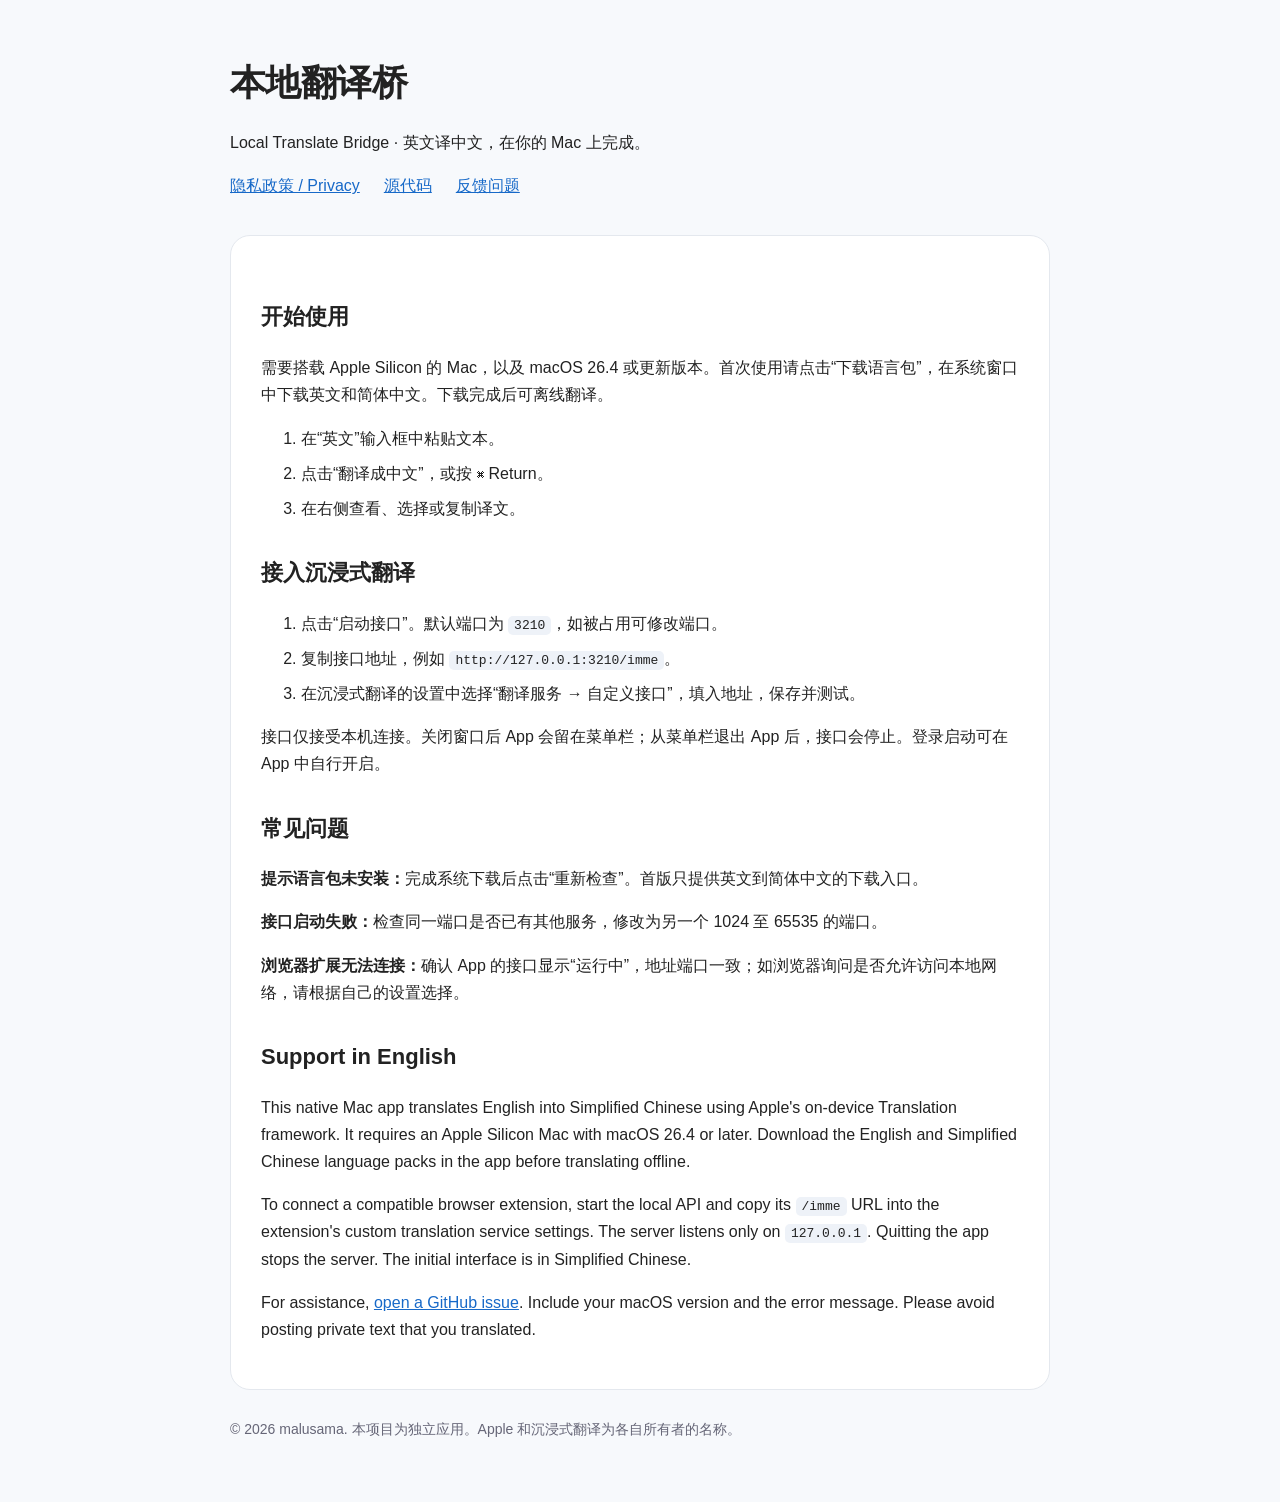
==== docs/index.html @ b8f7b57e "Add sandboxed native macOS translation app and review metadata" ====
<!doctype html><html lang="zh-CN"><head><meta charset="utf-8"><meta name="viewport" content="width=device-width,initial-scale=1"><title>本地翻译桥 · Local Translate Bridge</title><link rel="stylesheet" href="style.css"></head><body>
<header><h1>本地翻译桥</h1><p>Local Translate Bridge · 英文译中文，在你的 Mac 上完成。</p><nav><a href="privacy.html">隐私政策 / Privacy</a><a href="https://github.com/malusama/apple-translation-bridge">源代码</a><a href="https://github.com/malusama/apple-translation-bridge/issues">反馈问题</a></nav></header>
<article><h2>开始使用</h2><p>需要搭载 Apple Silicon 的 Mac，以及 macOS 26.4 或更新版本。首次使用请点击“下载语言包”，在系统窗口中下载英文和简体中文。下载完成后可离线翻译。</p>
<ol><li>在“英文”输入框中粘贴文本。</li><li>点击“翻译成中文”，或按 ⌘ Return。</li><li>在右侧查看、选择或复制译文。</li></ol>
<h2>接入沉浸式翻译</h2><ol><li>点击“启动接口”。默认端口为 <code>3210</code>，如被占用可修改端口。</li><li>复制接口地址，例如 <code>http://127.0.0.1:3210/imme</code>。</li><li>在沉浸式翻译的设置中选择“翻译服务 → 自定义接口”，填入地址，保存并测试。</li></ol>
<p>接口仅接受本机连接。关闭窗口后 App 会留在菜单栏；从菜单栏退出 App 后，接口会停止。登录启动可在 App 中自行开启。</p>
<h2>常见问题</h2><p><strong>提示语言包未安装：</strong>完成系统下载后点击“重新检查”。首版只提供英文到简体中文的下载入口。</p><p><strong>接口启动失败：</strong>检查同一端口是否已有其他服务，修改为另一个 1024 至 65535 的端口。</p><p><strong>浏览器扩展无法连接：</strong>确认 App 的接口显示“运行中”，地址端口一致；如浏览器询问是否允许访问本地网络，请根据自己的设置选择。</p>
<h2>Support in English</h2><p>This native Mac app translates English into Simplified Chinese using Apple's on-device Translation framework. It requires an Apple Silicon Mac with macOS 26.4 or later. Download the English and Simplified Chinese language packs in the app before translating offline.</p><p>To connect a compatible browser extension, start the local API and copy its <code>/imme</code> URL into the extension's custom translation service settings. The server listens only on <code>127.0.0.1</code>. Quitting the app stops the server. The initial interface is in Simplified Chinese.</p>
<p>For assistance, <a href="https://github.com/malusama/apple-translation-bridge/issues">open a GitHub issue</a>. Include your macOS version and the error message. Please avoid posting private text that you translated.</p></article><footer>© 2026 malusama. 本项目为独立应用。Apple 和沉浸式翻译为各自所有者的名称。</footer></body></html>
---- docs/style.css ----
:root{color-scheme:light dark;font-family:-apple-system,BlinkMacSystemFont,"Segoe UI",sans-serif;line-height:1.7;color:#222;background:#f7f9fc}body{max-width:820px;margin:60px auto;padding:0 24px}header{margin-bottom:36px}h1{font-size:36px;line-height:1.25;letter-spacing:-.6px}h2{font-size:22px;margin-top:32px}a{color:#1769c8}nav{display:flex;gap:24px;flex-wrap:wrap}article{background:white;border:1px solid #e4e8ee;border-radius:20px;padding:30px}code{background:#eef2f8;padding:2px 6px;border-radius:5px;overflow-wrap:anywhere}li{margin:8px 0}footer{font-size:14px;color:#667;margin:28px 0}img{max-width:100%;border-radius:12px} @media(prefers-color-scheme:dark){:root{color:#e4e7ed;background:#11151d}article{background:#1b212d;border-color:#333b48}code{background:#2c3545}a{color:#80b6ff}footer{color:#acb4c4}}
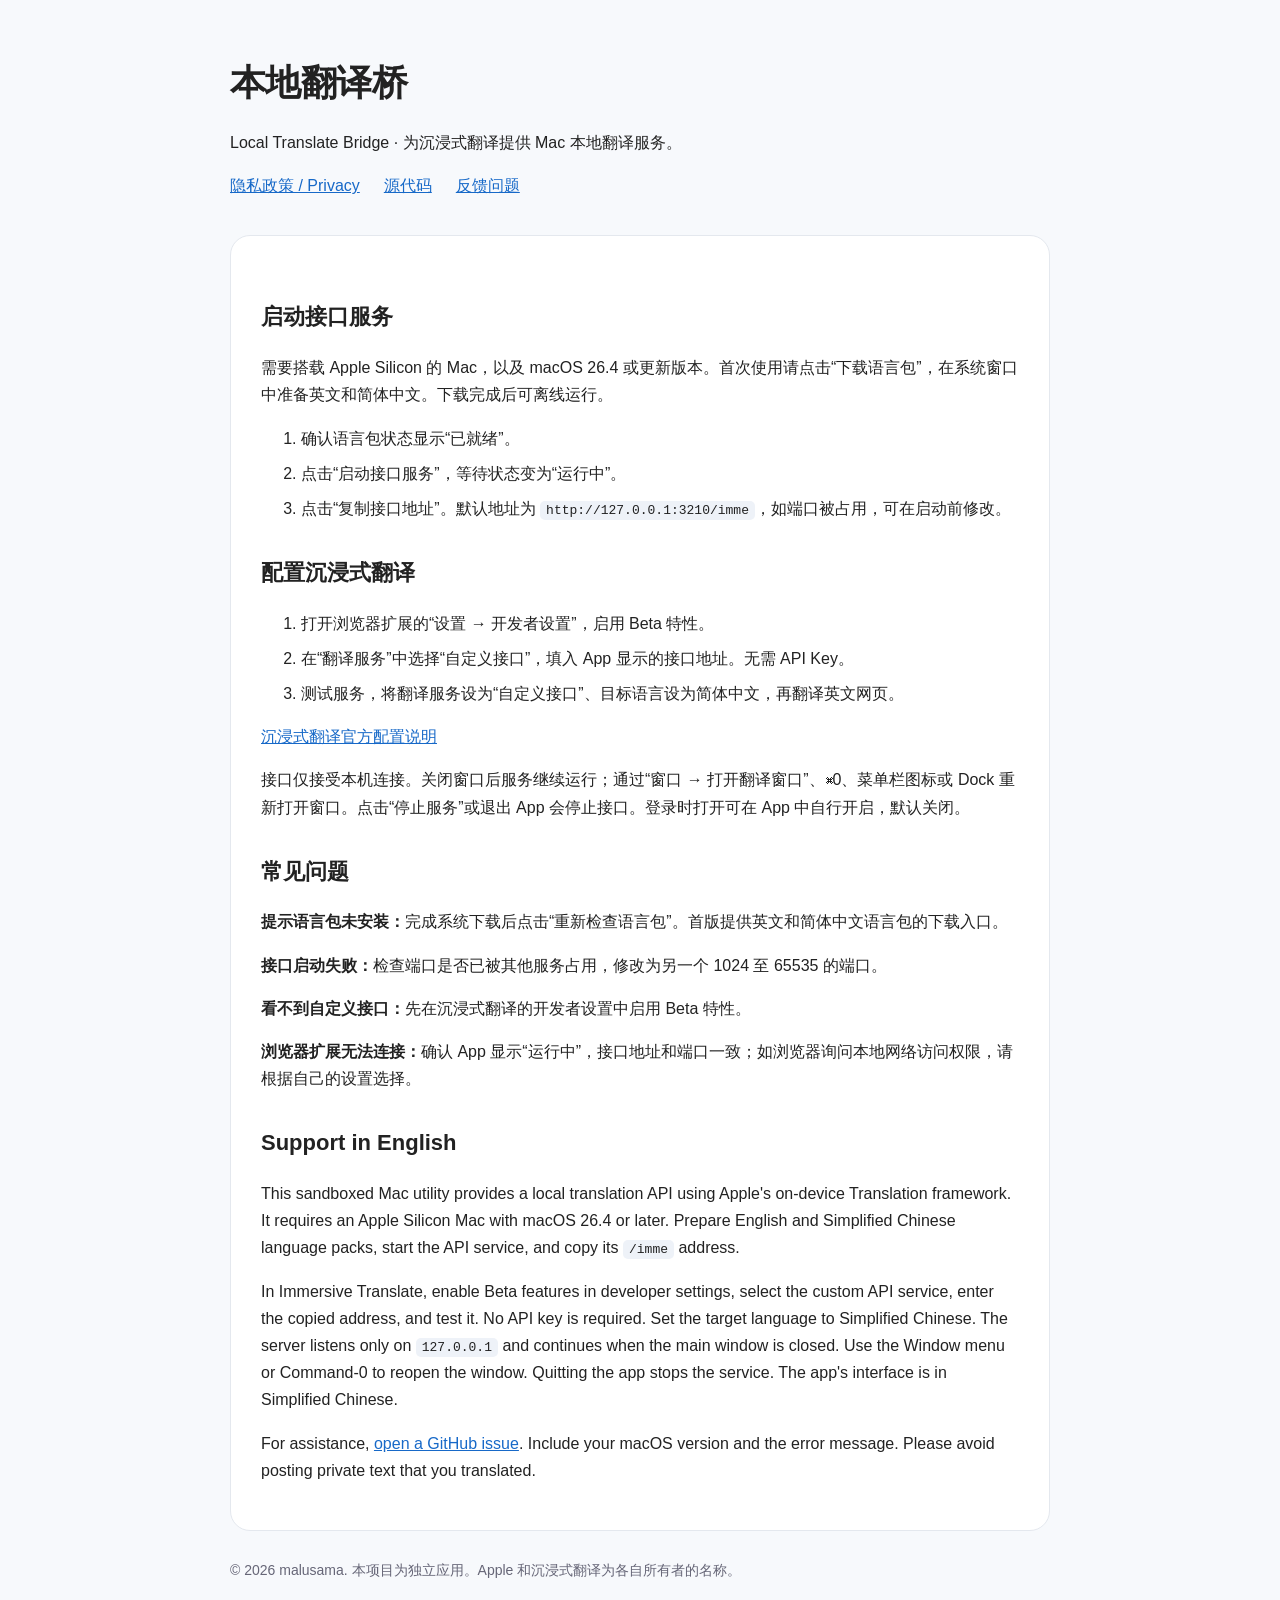
==== commit 6e0bc4a5: "Focus Mac app on local API setup and restore closed windows" ====
--- a/docs/index.html
+++ b/docs/index.html
@@ -1,9 +1,10 @@
 <!doctype html><html lang="zh-CN"><head><meta charset="utf-8"><meta name="viewport" content="width=device-width,initial-scale=1"><title>本地翻译桥 · Local Translate Bridge</title><link rel="stylesheet" href="style.css"></head><body>
-<header><h1>本地翻译桥</h1><p>Local Translate Bridge · 英文译中文，在你的 Mac 上完成。</p><nav><a href="privacy.html">隐私政策 / Privacy</a><a href="https://github.com/malusama/apple-translation-bridge">源代码</a><a href="https://github.com/malusama/apple-translation-bridge/issues">反馈问题</a></nav></header>
-<article><h2>开始使用</h2><p>需要搭载 Apple Silicon 的 Mac，以及 macOS 26.4 或更新版本。首次使用请点击“下载语言包”，在系统窗口中下载英文和简体中文。下载完成后可离线翻译。</p>
-<ol><li>在“英文”输入框中粘贴文本。</li><li>点击“翻译成中文”，或按 ⌘ Return。</li><li>在右侧查看、选择或复制译文。</li></ol>
-<h2>接入沉浸式翻译</h2><ol><li>点击“启动接口”。默认端口为 <code>3210</code>，如被占用可修改端口。</li><li>复制接口地址，例如 <code>http://127.0.0.1:3210/imme</code>。</li><li>在沉浸式翻译的设置中选择“翻译服务 → 自定义接口”，填入地址，保存并测试。</li></ol>
-<p>接口仅接受本机连接。关闭窗口后 App 会留在菜单栏；从菜单栏退出 App 后，接口会停止。登录启动可在 App 中自行开启。</p>
-<h2>常见问题</h2><p><strong>提示语言包未安装：</strong>完成系统下载后点击“重新检查”。首版只提供英文到简体中文的下载入口。</p><p><strong>接口启动失败：</strong>检查同一端口是否已有其他服务，修改为另一个 1024 至 65535 的端口。</p><p><strong>浏览器扩展无法连接：</strong>确认 App 的接口显示“运行中”，地址端口一致；如浏览器询问是否允许访问本地网络，请根据自己的设置选择。</p>
-<h2>Support in English</h2><p>This native Mac app translates English into Simplified Chinese using Apple's on-device Translation framework. It requires an Apple Silicon Mac with macOS 26.4 or later. Download the English and Simplified Chinese language packs in the app before translating offline.</p><p>To connect a compatible browser extension, start the local API and copy its <code>/imme</code> URL into the extension's custom translation service settings. The server listens only on <code>127.0.0.1</code>. Quitting the app stops the server. The initial interface is in Simplified Chinese.</p>
+<header><h1>本地翻译桥</h1><p>Local Translate Bridge · 为沉浸式翻译提供 Mac 本地翻译服务。</p><nav><a href="privacy.html">隐私政策 / Privacy</a><a href="https://github.com/malusama/apple-translation-bridge">源代码</a><a href="https://github.com/malusama/apple-translation-bridge/issues">反馈问题</a></nav></header>
+<article><h2>启动接口服务</h2><p>需要搭载 Apple Silicon 的 Mac，以及 macOS 26.4 或更新版本。首次使用请点击“下载语言包”，在系统窗口中准备英文和简体中文。下载完成后可离线运行。</p>
+<ol><li>确认语言包状态显示“已就绪”。</li><li>点击“启动接口服务”，等待状态变为“运行中”。</li><li>点击“复制接口地址”。默认地址为 <code>http://127.0.0.1:3210/imme</code>，如端口被占用，可在启动前修改。</li></ol>
+<h2>配置沉浸式翻译</h2><ol><li>打开浏览器扩展的“设置 → 开发者设置”，启用 Beta 特性。</li><li>在“翻译服务”中选择“自定义接口”，填入 App 显示的接口地址。无需 API Key。</li><li>测试服务，将翻译服务设为“自定义接口”、目标语言设为简体中文，再翻译英文网页。</li></ol>
+<p><a href="https://immersivetranslate.com/zh-Hans/docs/services/custom/">沉浸式翻译官方配置说明</a></p>
+<p>接口仅接受本机连接。关闭窗口后服务继续运行；通过“窗口 → 打开翻译窗口”、⌘0、菜单栏图标或 Dock 重新打开窗口。点击“停止服务”或退出 App 会停止接口。登录时打开可在 App 中自行开启，默认关闭。</p>
+<h2>常见问题</h2><p><strong>提示语言包未安装：</strong>完成系统下载后点击“重新检查语言包”。首版提供英文和简体中文语言包的下载入口。</p><p><strong>接口启动失败：</strong>检查端口是否已被其他服务占用，修改为另一个 1024 至 65535 的端口。</p><p><strong>看不到自定义接口：</strong>先在沉浸式翻译的开发者设置中启用 Beta 特性。</p><p><strong>浏览器扩展无法连接：</strong>确认 App 显示“运行中”，接口地址和端口一致；如浏览器询问本地网络访问权限，请根据自己的设置选择。</p>
+<h2>Support in English</h2><p>This sandboxed Mac utility provides a local translation API using Apple's on-device Translation framework. It requires an Apple Silicon Mac with macOS 26.4 or later. Prepare English and Simplified Chinese language packs, start the API service, and copy its <code>/imme</code> address.</p><p>In Immersive Translate, enable Beta features in developer settings, select the custom API service, enter the copied address, and test it. No API key is required. Set the target language to Simplified Chinese. The server listens only on <code>127.0.0.1</code> and continues when the main window is closed. Use the Window menu or Command-0 to reopen the window. Quitting the app stops the service. The app's interface is in Simplified Chinese.</p>
 <p>For assistance, <a href="https://github.com/malusama/apple-translation-bridge/issues">open a GitHub issue</a>. Include your macOS version and the error message. Please avoid posting private text that you translated.</p></article><footer>© 2026 malusama. 本项目为独立应用。Apple 和沉浸式翻译为各自所有者的名称。</footer></body></html>
